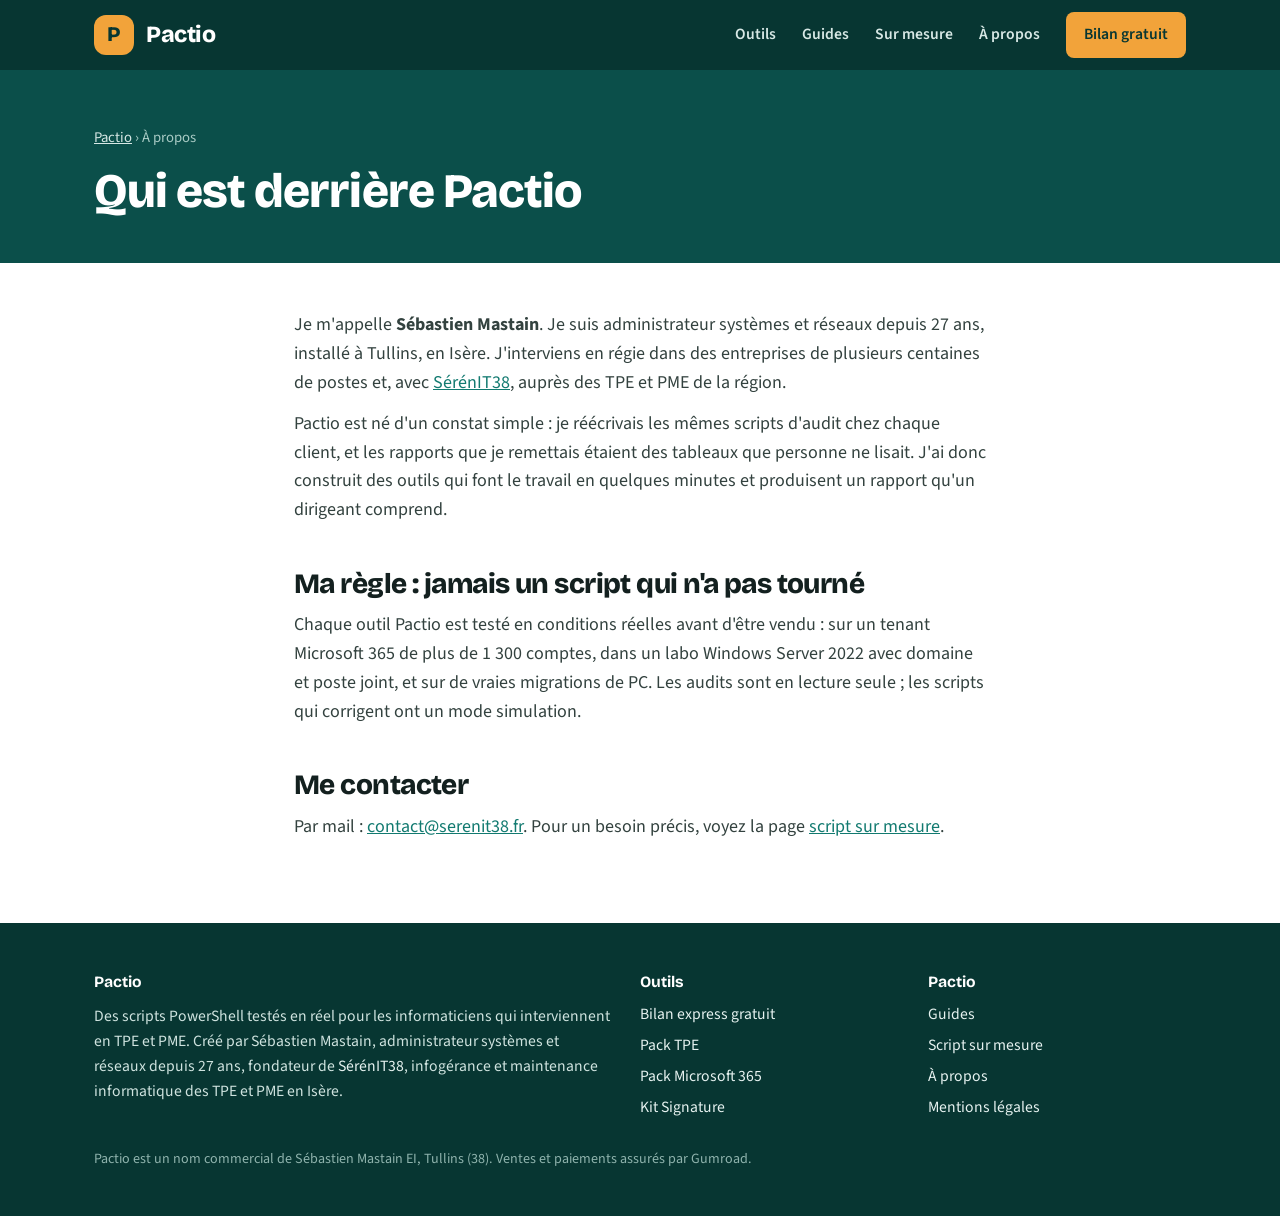
==== a-propos.html @ a2451bf9 "Add files via upload" ====
<!doctype html>
<html lang="fr"><head><meta charset="utf-8"><meta name="viewport" content="width=device-width, initial-scale=1">
<title>À propos de Pactio : Sébastien Mastain, administrateur systèmes et réseaux</title>
<meta name="description" content="Pactio est créé par Sébastien Mastain, administrateur systèmes et réseaux depuis 27 ans à Tullins (Isère), fondateur de SérénIT38.">
<meta name="author" content="Sébastien Mastain">
<link rel="canonical" href="https://www.pactio-it.fr/a-propos.html">
<meta property="og:site_name" content="Pactio"><meta property="og:locale" content="fr_FR">
<meta property="og:title" content="À propos de Pactio : Sébastien Mastain, administrateur systèmes et réseaux"><meta property="og:description" content="Pactio est créé par Sébastien Mastain, administrateur systèmes et réseaux depuis 27 ans à Tullins (Isère), fondateur de SérénIT38.">
<meta property="og:type" content="website"><meta property="og:url" content="https://www.pactio-it.fr/a-propos.html"><meta property="og:image" content="https://www.pactio-it.fr/img/og-pactio.jpg">
<meta name="twitter:card" content="summary_large_image">
<link rel="icon" href="favicon.svg" type="image/svg+xml">
<link rel="preconnect" href="https://fonts.googleapis.com"><link rel="preconnect" href="https://fonts.gstatic.com" crossorigin>
<link rel="stylesheet" href="style.css">
<script type="application/ld+json">{"@context": "https://schema.org", "@type": "AboutPage", "url": "https://www.pactio-it.fr/a-propos.html", "mainEntity": {"@type": "Person", "name": "Sébastien Mastain", "jobTitle": "Administrateur systèmes et réseaux", "url": "https://www.pactio-it.fr/a-propos.html", "worksFor": {"@type": "Organization", "name": "SérénIT38", "url": "https://www.serenit38.fr"}, "address": {"@type": "PostalAddress", "addressLocality": "Tullins", "addressRegion": "Isère", "addressCountry": "FR"}, "knowsAbout": ["PowerShell", "Microsoft 365", "Intune", "Active Directory", "Windows Server", "infogérance TPE PME"], "sameAs": ["https://www.serenit38.fr"]}}</script>
</head><body>
<a class="skip" href="#main">Aller au contenu</a>
<header class="top"><div class="wrap nav"><a class="brand" href="index.html" aria-label="Pactio, accueil"><span class="mark" aria-hidden="true">P</span>Pactio</a>
<nav aria-label="Navigation principale"><a href="index.html#outils">Outils</a><a href="index.html#guides">Guides</a><a href="script-sur-mesure.html">Sur mesure</a><a href="a-propos.html">À propos</a><a class="cta" href="https://pactiofr.gumroad.com/l/bilan-express">Bilan gratuit</a></nav></div></header>
<main id="main"><div class="art-head"><div class="wrap"><div class="crumbs"><a href="index.html">Pactio</a> › À propos</div><h1>Qui est derrière Pactio</h1></div></div>
<article>
<p>Je m'appelle <b>Sébastien Mastain</b>. Je suis administrateur systèmes et réseaux depuis 27 ans, installé à Tullins, en Isère. J'interviens en régie dans des entreprises de plusieurs centaines de postes et, avec <a href="https://www.serenit38.fr">SérénIT38</a>, auprès des TPE et PME de la région.</p>
<p>Pactio est né d'un constat simple : je réécrivais les mêmes scripts d'audit chez chaque client, et les rapports que je remettais étaient des tableaux que personne ne lisait. J'ai donc construit des outils qui font le travail en quelques minutes et produisent un rapport qu'un dirigeant comprend.</p>
<h2>Ma règle : jamais un script qui n'a pas tourné</h2>
<p>Chaque outil Pactio est testé en conditions réelles avant d'être vendu : sur un tenant Microsoft 365 de plus de 1 300 comptes, dans un labo Windows Server 2022 avec domaine et poste joint, et sur de vraies migrations de PC. Les audits sont en lecture seule ; les scripts qui corrigent ont un mode simulation.</p>
<h2>Me contacter</h2>
<p>Par mail : <a href="mailto:contact@serenit38.fr">contact@serenit38.fr</a>. Pour un besoin précis, voyez la page <a href="script-sur-mesure.html">script sur mesure</a>.</p>
</article></main>
<footer><div class="wrap"><div class="f">
<div><b>Pactio</b><p style="margin-top:8px">Des scripts PowerShell testés en réel pour les informaticiens qui interviennent en TPE et PME. Créé par Sébastien Mastain, administrateur systèmes et réseaux depuis 27 ans, fondateur de <a style="display:inline" href="https://www.serenit38.fr">SérénIT38</a>, infogérance et maintenance informatique des TPE et PME en Isère.</p></div>
<div><b>Outils</b><a href="https://pactiofr.gumroad.com/l/bilan-express">Bilan express gratuit</a><a href="https://pactiofr.gumroad.com/l/pack-tpe">Pack TPE</a><a href="https://pactiofr.gumroad.com/l/pack-scripts-m365">Pack Microsoft 365</a><a href="https://pactiofr.gumroad.com/l/kit-signature">Kit Signature</a></div>
<div><b>Pactio</b><a href="index.html#guides">Guides</a><a href="script-sur-mesure.html">Script sur mesure</a><a href="a-propos.html">À propos</a><a href="mentions-legales.html">Mentions légales</a></div>
</div><p class="legal">Pactio est un nom commercial de Sébastien Mastain EI, Tullins (38). Ventes et paiements assurés par Gumroad.</p></div></footer>
</body></html>
---- style.css ----
/* Pactio — feuille de style v2 (26/10/2026)
   Palette : pin #0B4F4A · pin profond #073632 · sarcelle #127A70 · ambre #F2A33A · brume #EEF4F3 · encre #13201F
   Polices : Bricolage Grotesque (titres) · Source Sans 3 (texte) · JetBrains Mono (console uniquement) */
@import url('https://fonts.googleapis.com/css2?family=Bricolage+Grotesque:opsz,wght@12..96,600;12..96,800&family=Source+Sans+3:wght@400;600;700&family=JetBrains+Mono:wght@400;600&display=swap');

:root{
  --pin:#0B4F4A; --pin-d:#073632; --sar:#127A70; --ambre:#F2A33A; --ambre-d:#C97F16;
  --brume:#EEF4F3; --encre:#13201F; --texte:#33423F; --doux:#5E6E6B; --ligne:#D6E2E0; --blanc:#fff;
  --r-s:8px; --r-m:14px; --r-l:26px;
  --titre:'Bricolage Grotesque',system-ui,sans-serif; --corps:'Source Sans 3',system-ui,sans-serif; --mono:'JetBrains Mono',Consolas,monospace;
}
*{box-sizing:border-box;margin:0;padding:0}
html{scroll-behavior:smooth}
body{font-family:var(--corps);font-size:18px;line-height:1.6;color:var(--texte);background:var(--blanc);-webkit-font-smoothing:antialiased}
img{max-width:100%;height:auto;display:block}
a{color:var(--sar)}
a:focus-visible,button:focus-visible{outline:3px solid var(--ambre);outline-offset:3px;border-radius:4px}
h1,h2,h3{font-family:var(--titre);color:var(--encre);line-height:1.08;letter-spacing:-.02em}
h1{font-weight:800;font-size:clamp(2.3rem,5vw,3.9rem)}
h2{font-weight:800;font-size:clamp(1.8rem,3.4vw,2.6rem)}
h3{font-weight:600;font-size:1.3rem;line-height:1.2}
.wrap{max-width:1140px;margin:0 auto;padding:0 24px}
.skip{position:absolute;left:-999px}.skip:focus{left:12px;top:12px;background:#fff;padding:8px 12px;z-index:10}

/* En-tête */
.top{background:var(--pin-d);color:#fff;position:sticky;top:0;z-index:5}
.nav{display:flex;align-items:center;justify-content:space-between;height:70px}
.brand{display:flex;align-items:center;gap:12px;color:#fff;text-decoration:none;font-family:var(--titre);font-weight:800;font-size:1.45rem;letter-spacing:-.02em}
.mark{width:40px;height:40px;border-radius:12px;background:var(--ambre);color:var(--pin-d);display:grid;place-items:center;font-size:1.3rem}
.nav nav{display:flex;align-items:center;gap:26px}
.nav nav a{color:#d7e8e5;text-decoration:none;font-weight:600;font-size:.98rem}
.nav nav a:hover{color:#fff}
.nav nav a.cta{background:var(--ambre);color:var(--pin-d);padding:10px 18px;border-radius:var(--r-s)}
.nav nav a.cta:hover{background:#ffb950}

/* Héros */
.hero{background:var(--pin);color:#fff;padding:72px 0 0;overflow:hidden}
.hero-grid{display:grid;grid-template-columns:1.05fr .95fr;gap:48px;align-items:end}
.hero h1{color:#fff}
.hero .lead{font-size:1.25rem;color:#cfe3df;max-width:34ch;margin:22px 0 30px}
.btns{display:flex;gap:14px;flex-wrap:wrap}
.btn{display:inline-block;padding:14px 24px;border-radius:var(--r-s);font-weight:700;text-decoration:none;font-size:1.02rem}
.btn-a{background:var(--ambre);color:var(--pin-d)}.btn-a:hover{background:#ffb950}
.btn-l{color:#fff;border:2px solid rgba(255,255,255,.35)}.btn-l:hover{border-color:#fff}
.btn-p{background:var(--pin);color:#fff}.btn-p:hover{background:var(--pin-d)}
.hero-note{margin:26px 0 64px;color:#9fc4be;font-size:.98rem}
.hero-note b{color:#fff}

/* Objet signature du héros : la console qui produit le rapport */
.demo{position:relative;height:470px}
.console{position:absolute;left:0;top:10px;width:78%;background:#0a1412;border-radius:var(--r-m);box-shadow:0 30px 60px rgba(0,0,0,.35);font-family:var(--mono);font-size:.82rem;line-height:1.7;color:#cfe;overflow:hidden}
.console .bar{background:#1b2725;color:#8fa9a4;font-family:var(--corps);font-size:.82rem;padding:8px 14px}
.console pre{padding:16px 18px;white-space:pre-wrap;font-family:var(--mono)}
.c-g{color:#58d68d}.c-c{color:#5fd3dd}.c-w{color:#fff}.c-d{color:#6f8a85}
.report{position:absolute;right:0;bottom:-6px;width:78%;background:#fff;color:var(--encre);border-radius:var(--r-m) var(--r-m) 0 0;padding:22px 22px 26px;box-shadow:0 -10px 50px rgba(0,0,0,.25)}
.report .rt{font-family:var(--titre);font-weight:800;color:var(--pin);font-size:1.05rem}
.report .rs{color:var(--doux);font-size:.85rem;margin-bottom:14px}
.report .row{display:flex;gap:16px;align-items:center}
.ring{width:96px;height:96px;flex:none}
.report ul{list-style:none;font-size:.9rem;flex:1}
.report li{padding:6px 0;border-bottom:1px solid var(--ligne);display:flex;gap:8px;align-items:baseline}
.report li:last-child{border:0}
.tag{font-size:.72rem;font-weight:700;padding:1px 7px;border-radius:20px;white-space:nowrap}
.t-i{background:#FDEBD0;color:#9a5b05}.t-c{background:#E6EFEE;color:var(--pin)}

/* Sections */
section{padding:84px 0}
.mist{background:var(--brume)}
.intro{max-width:62ch;color:var(--doux);font-size:1.12rem;margin:14px 0 40px}

/* Produits : le gratuit en grand, les packs en dessous */
.free{display:grid;grid-template-columns:1.1fr 1fr;gap:40px;align-items:center;background:#fff;border:2px solid var(--ambre);border-radius:var(--r-l);padding:34px;margin-bottom:28px}
.free img{border-radius:var(--r-m)}
.price{font-family:var(--titre);font-weight:800;font-size:1.6rem;color:var(--pin);margin:14px 0 16px}
.price small{font-family:var(--corps);font-weight:600;font-size:.95rem;color:var(--doux)}
.packs{display:grid;grid-template-columns:repeat(3,1fr);gap:22px}
.pack{background:#fff;border:1px solid var(--ligne);border-radius:var(--r-m);overflow:hidden;display:flex;flex-direction:column}
.pack img{aspect-ratio:16/9;object-fit:cover}
.pack .in{padding:22px;display:flex;flex-direction:column;flex:1}
.pack p{color:var(--doux);font-size:1rem}
.pack ul{margin:12px 0 0 18px;color:var(--texte);font-size:.98rem}
.pack .foot{margin-top:auto;padding-top:18px;display:flex;align-items:center;justify-content:space-between}
.pack .price{margin:0;font-size:1.45rem}
.kit-visual{aspect-ratio:16/9;background:var(--pin);display:grid;place-items:center;color:#fff;font-family:var(--titre);font-weight:800;font-size:1.5rem;padding:20px;text-align:center}
.kit-visual span{display:block;font-family:var(--corps);font-weight:600;font-size:.95rem;color:#bfe0da;margin-top:6px}

/* Méthode : vraie séquence */
.steps{display:grid;grid-template-columns:repeat(3,1fr);gap:34px;counter-reset:s}
.steps li{list-style:none;counter-increment:s}
.steps li::before{content:counter(s);display:grid;place-items:center;width:44px;height:44px;border-radius:50%;background:var(--pin);color:#fff;font-family:var(--titre);font-weight:800;margin-bottom:14px}
.steps h3{margin-bottom:6px}
.steps p{color:var(--doux)}

/* Preuves */
.proof{display:grid;grid-template-columns:repeat(3,1fr);gap:0;border-top:1px solid var(--ligne)}
.proof div{padding:26px 26px 26px 0}
.proof b{display:block;font-family:var(--titre);font-size:1.25rem;color:var(--encre);margin-bottom:4px}
.proof p{color:var(--doux);font-size:1rem}

/* Guides */
.guides{border-top:1px solid var(--ligne)}
.guides a{display:grid;grid-template-columns:1fr auto;gap:20px;align-items:center;padding:22px 0;border-bottom:1px solid var(--ligne);text-decoration:none;color:var(--encre)}
.guides a:hover h3{color:var(--sar)}
.guides p{color:var(--doux);font-size:1rem;margin-top:4px}
.guides .rd{color:var(--sar);font-weight:700;white-space:nowrap}

/* Bandeau sur mesure */
.band{background:var(--pin-d);color:#fff;border-radius:var(--r-l);padding:46px;display:grid;grid-template-columns:1.4fr 1fr;gap:30px;align-items:center}
.band h2{color:#fff}.band p{color:#cfe3df;margin-top:12px}

/* FAQ */
.faq details{border-bottom:1px solid var(--ligne);padding:18px 0}
.faq summary{cursor:pointer;font-family:var(--titre);font-weight:600;font-size:1.15rem;color:var(--encre);list-style:none;display:flex;justify-content:space-between;gap:16px}
.faq summary::after{content:"+";color:var(--sar);font-size:1.4rem;line-height:1}
.faq details[open] summary::after{content:"–"}
.faq details p{margin-top:10px;color:var(--texte);max-width:70ch}

/* Articles */
.art-head{background:var(--pin);color:#fff;padding:56px 0 46px}
.art-head h1{color:#fff;font-size:clamp(2rem,4vw,3rem);max-width:22ch}
.crumbs{font-size:.92rem;color:#a9cbc5;margin-bottom:16px}.crumbs a{color:#d7e8e5}
.byline{display:flex;gap:14px;align-items:center;margin-top:22px;color:#cfe3df;font-size:.98rem}
.byline .av{width:42px;height:42px;border-radius:50%;background:var(--ambre);color:var(--pin-d);display:grid;place-items:center;font-family:var(--titre);font-weight:800}
article{max-width:740px;margin:0 auto;padding:48px 24px 70px}
article h2{font-size:1.75rem;margin:44px 0 12px}
article h3{margin:26px 0 8px}
article p,article li{margin-bottom:12px}
article ul,article ol{padding-left:22px}
.tldr{background:var(--brume);border-radius:var(--r-m);padding:22px 24px;margin-bottom:34px}
.tldr b{display:block;font-family:var(--titre);color:var(--pin);margin-bottom:6px}
.tldr p{margin:0}
article table{width:100%;border-collapse:collapse;margin:16px 0 24px;font-size:1rem}
article th,article td{border-bottom:1px solid var(--ligne);padding:10px 8px;text-align:left;vertical-align:top}
article th{font-family:var(--titre);font-weight:600;color:var(--encre);background:var(--brume)}
pre{background:#0a1412;color:#d9f2ee;padding:18px;border-radius:var(--r-m);overflow-x:auto;margin:14px 0 22px;font-family:var(--mono);font-size:.85rem;line-height:1.6}
code{font-family:var(--mono);font-size:.88em;background:var(--brume);padding:1px 5px;border-radius:5px}
pre code{background:none;padding:0;font-size:1em}
.note{border-left:4px solid var(--ambre);background:#FFF6E8;padding:16px 20px;border-radius:0 var(--r-s) var(--r-s) 0;margin:24px 0}
.cta-box{background:var(--pin-d);color:#fff;border-radius:var(--r-m);padding:26px;margin-top:40px}
.cta-box p{color:#cfe3df}.cta-box .btn{margin-top:10px}
.author{display:flex;gap:16px;border-top:1px solid var(--ligne);margin-top:44px;padding-top:24px}
.author .av{width:54px;height:54px;flex:none;border-radius:50%;background:var(--pin);color:#fff;display:grid;place-items:center;font-family:var(--titre);font-weight:800;font-size:1.2rem}
.author p{font-size:1rem;color:var(--doux);margin:0}

/* Pied */
footer{background:var(--pin-d);color:#cfe3df;padding:46px 0;font-size:.98rem}
footer .f{display:grid;grid-template-columns:2fr 1fr 1fr;gap:30px}
footer b{color:#fff;font-family:var(--titre)}
footer a{color:#e6f2f0;text-decoration:none;display:block;margin-top:6px}
footer a:hover{text-decoration:underline}
footer .legal{margin-top:28px;font-size:.88rem;color:#8fb3ad}

@media (max-width:900px){
  .hero-grid,.free,.band{grid-template-columns:1fr}
  .demo{height:420px}
  .packs,.steps,.proof{grid-template-columns:1fr}
  footer .f{grid-template-columns:1fr}
  .nav nav a:not(.cta){display:none}
}
@media (max-width:520px){
  body{font-size:17px}
  .console{width:100%}.report{width:92%}
  .free{padding:22px}.band{padding:28px}
  section{padding:60px 0}
}
@media (prefers-reduced-motion:reduce){html{scroll-behavior:auto}}
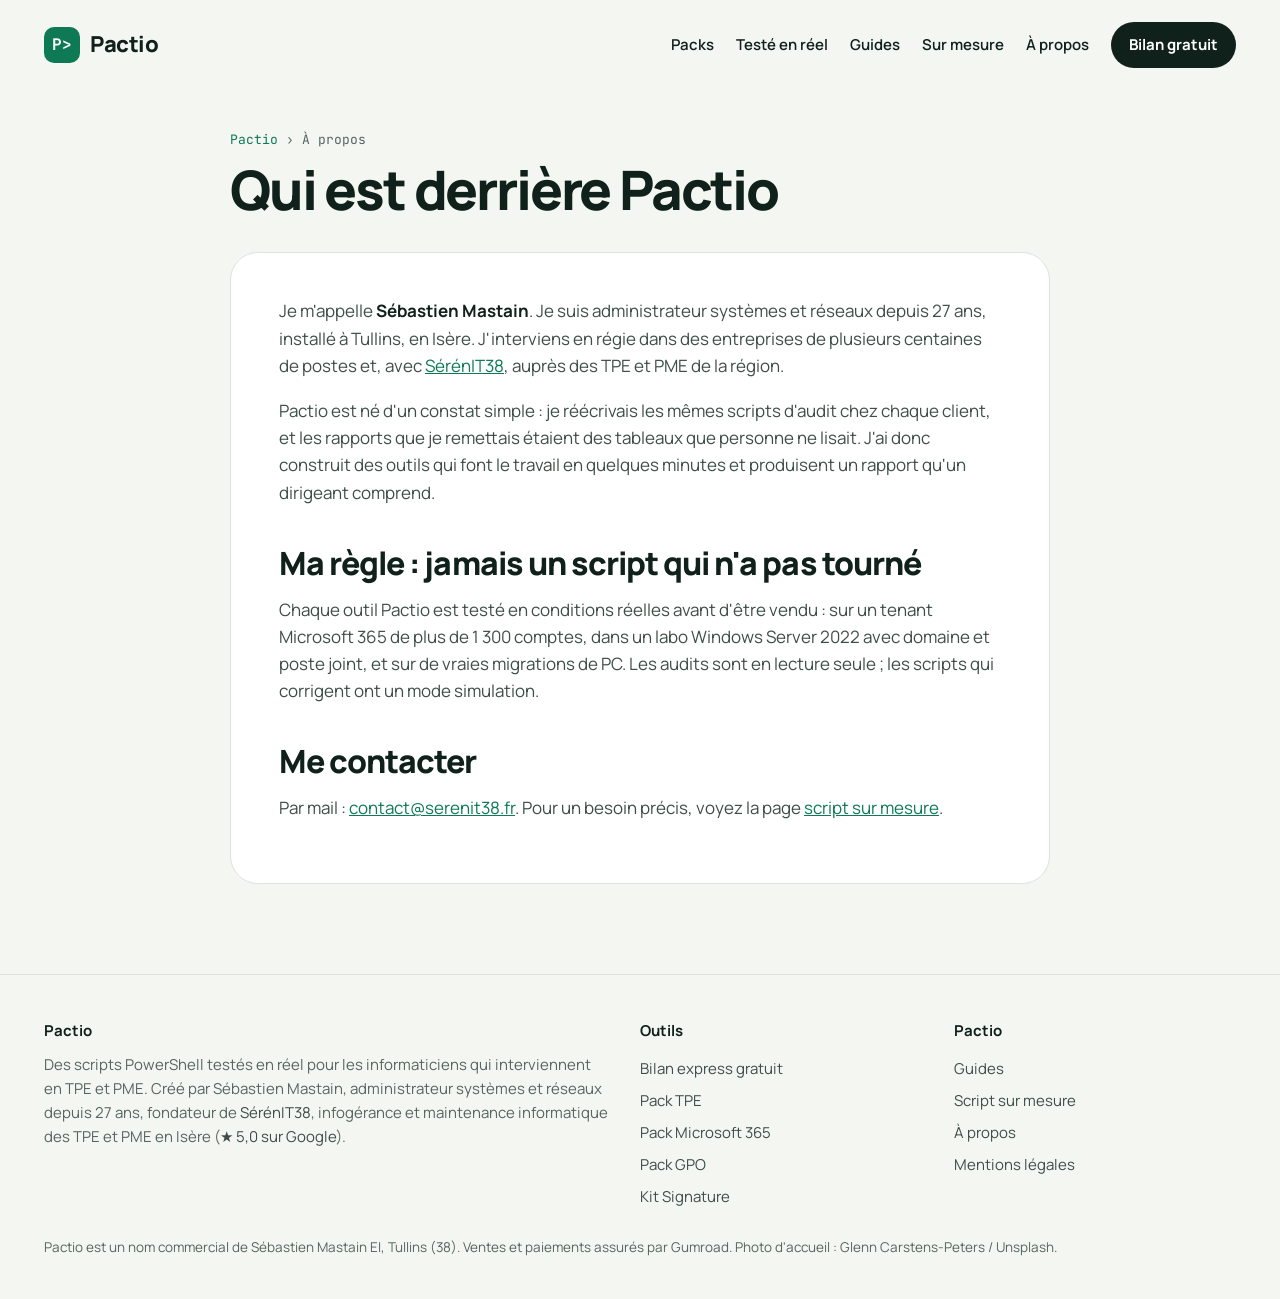
==== commit 4b5eec44: "Refonte du site Pactio (accueil clair animé, nouveau style, Pack GPO)" ====
--- a/a-propos.html
+++ b/a-propos.html
@@ -10,12 +10,12 @@
 <meta name="twitter:card" content="summary_large_image">
 <link rel="icon" href="favicon.svg" type="image/svg+xml">
 <link rel="preconnect" href="https://fonts.googleapis.com"><link rel="preconnect" href="https://fonts.gstatic.com" crossorigin>
-<link rel="stylesheet" href="style.css">
+<link rel="stylesheet" href="style.css?v=4">
 <script type="application/ld+json">{"@context": "https://schema.org", "@type": "AboutPage", "url": "https://www.pactio-it.fr/a-propos.html", "mainEntity": {"@type": "Person", "name": "Sébastien Mastain", "jobTitle": "Administrateur systèmes et réseaux", "url": "https://www.pactio-it.fr/a-propos.html", "worksFor": {"@type": "Organization", "name": "SérénIT38", "url": "https://www.serenit38.fr"}, "address": {"@type": "PostalAddress", "addressLocality": "Tullins", "addressRegion": "Isère", "addressCountry": "FR"}, "knowsAbout": ["PowerShell", "Microsoft 365", "Intune", "Active Directory", "Windows Server", "infogérance TPE PME"], "sameAs": ["https://www.serenit38.fr"]}}</script>
 </head><body>
 <a class="skip" href="#main">Aller au contenu</a>
-<header class="top"><div class="wrap nav"><a class="brand" href="index.html" aria-label="Pactio, accueil"><span class="mark" aria-hidden="true">P</span>Pactio</a>
-<nav aria-label="Navigation principale"><a href="index.html#outils">Outils</a><a href="index.html#guides">Guides</a><a href="script-sur-mesure.html">Sur mesure</a><a href="a-propos.html">À propos</a><a class="cta" href="https://pactiofr.gumroad.com/l/bilan-express">Bilan gratuit</a></nav></div></header>
+<header class="top"><div class="wrap nav"><a class="brand" href="index.html" aria-label="Pactio, accueil"><span class="mark" aria-hidden="true">P&gt;</span>Pactio</a>
+<nav aria-label="Navigation principale"><a href="index.html#outils">Packs</a><a href="index.html#tests">Testé en réel</a><a href="index.html#guides">Guides</a><a href="script-sur-mesure.html">Sur mesure</a><a href="a-propos.html">À propos</a><a class="cta" href="https://pactiofr.gumroad.com/l/bilan-express">Bilan gratuit</a></nav></div></header>
 <main id="main"><div class="art-head"><div class="wrap"><div class="crumbs"><a href="index.html">Pactio</a> › À propos</div><h1>Qui est derrière Pactio</h1></div></div>
 <article>
 <p>Je m'appelle <b>Sébastien Mastain</b>. Je suis administrateur systèmes et réseaux depuis 27 ans, installé à Tullins, en Isère. J'interviens en régie dans des entreprises de plusieurs centaines de postes et, avec <a href="https://www.serenit38.fr">SérénIT38</a>, auprès des TPE et PME de la région.</p>
@@ -26,8 +26,8 @@
 <p>Par mail : <a href="mailto:contact@serenit38.fr">contact@serenit38.fr</a>. Pour un besoin précis, voyez la page <a href="script-sur-mesure.html">script sur mesure</a>.</p>
 </article></main>
 <footer><div class="wrap"><div class="f">
-<div><b>Pactio</b><p style="margin-top:8px">Des scripts PowerShell testés en réel pour les informaticiens qui interviennent en TPE et PME. Créé par Sébastien Mastain, administrateur systèmes et réseaux depuis 27 ans, fondateur de <a style="display:inline" href="https://www.serenit38.fr">SérénIT38</a>, infogérance et maintenance informatique des TPE et PME en Isère.</p></div>
-<div><b>Outils</b><a href="https://pactiofr.gumroad.com/l/bilan-express">Bilan express gratuit</a><a href="https://pactiofr.gumroad.com/l/pack-tpe">Pack TPE</a><a href="https://pactiofr.gumroad.com/l/pack-scripts-m365">Pack Microsoft 365</a><a href="https://pactiofr.gumroad.com/l/kit-signature">Kit Signature</a></div>
+<div><b>Pactio</b><p>Des scripts PowerShell testés en réel pour les informaticiens qui interviennent en TPE et PME. Créé par Sébastien Mastain, administrateur systèmes et réseaux depuis 27 ans, fondateur de <a style="display:inline" href="https://www.serenit38.fr" target="_blank" rel="noopener">SérénIT38</a>, infogérance et maintenance informatique des TPE et PME en Isère (<a style="display:inline" href="https://g.page/r/CY71vqANLK-BEBM" target="_blank" rel="noopener">★ 5,0 sur Google</a>).</p></div>
+<div><b>Outils</b><a href="https://pactiofr.gumroad.com/l/bilan-express">Bilan express gratuit</a><a href="https://pactiofr.gumroad.com/l/pack-tpe">Pack TPE</a><a href="https://pactiofr.gumroad.com/l/pack-scripts-m365">Pack Microsoft 365</a><a href="https://pactiofr.gumroad.com/l/pack-gpo">Pack GPO</a><a href="https://pactiofr.gumroad.com/l/kit-signature">Kit Signature</a></div>
 <div><b>Pactio</b><a href="index.html#guides">Guides</a><a href="script-sur-mesure.html">Script sur mesure</a><a href="a-propos.html">À propos</a><a href="mentions-legales.html">Mentions légales</a></div>
-</div><p class="legal">Pactio est un nom commercial de Sébastien Mastain EI, Tullins (38). Ventes et paiements assurés par Gumroad.</p></div></footer>
+</div><p class="legal">Pactio est un nom commercial de Sébastien Mastain EI, Tullins (38). Ventes et paiements assurés par Gumroad. Photo d'accueil : Glenn Carstens-Peters / Unsplash.</p></div></footer>
 </body></html>
--- a/style.css
+++ b/style.css
@@ -1,166 +1,159 @@
-/* Pactio — feuille de style v2 (26/10/2026)
-   Palette : pin #0B4F4A · pin profond #073632 · sarcelle #127A70 · ambre #F2A33A · brume #EEF4F3 · encre #13201F
-   Polices : Bricolage Grotesque (titres) · Source Sans 3 (texte) · JetBrains Mono (console uniquement) */
-@import url('https://fonts.googleapis.com/css2?family=Bricolage+Grotesque:opsz,wght@12..96,600;12..96,800&family=Source+Sans+3:wght@400;600;700&family=JetBrains+Mono:wght@400;600&display=swap');
+/* Pactio — feuille de style v4 (02/11/2026) — refonte claire
+   Palette : fond #F4F6F1 · encre #10201A · vert #0E7A55 · vert clair #5EE0A3 · menthe #E3F4EA
+   Polices : Manrope (texte et titres) · JetBrains Mono (console, étiquettes) */
+@import url('https://fonts.googleapis.com/css2?family=JetBrains+Mono:wght@400;500;700&family=Manrope:wght@400;500;600;700;800&display=swap');
 
 :root{
-  --pin:#0B4F4A; --pin-d:#073632; --sar:#127A70; --ambre:#F2A33A; --ambre-d:#C97F16;
-  --brume:#EEF4F3; --encre:#13201F; --texte:#33423F; --doux:#5E6E6B; --ligne:#D6E2E0; --blanc:#fff;
-  --r-s:8px; --r-m:14px; --r-l:26px;
-  --titre:'Bricolage Grotesque',system-ui,sans-serif; --corps:'Source Sans 3',system-ui,sans-serif; --mono:'JetBrains Mono',Consolas,monospace;
+  --fond:#F4F6F1; --encre:#10201A; --texte:#3E4E47; --doux:#56655E; --ligne:#DDE3DA;
+  --vert:#0E7A55; --vert-f:#0A3D2C; --vert-c:#5EE0A3; --menthe:#E3F4EA; --menthe-c:#EEF7F2;
+  --ambre:#9A4A06; --ambre-f:#FFF4E2;
+  --mono:'JetBrains Mono',Consolas,monospace; --corps:'Manrope',system-ui,sans-serif;
 }
-*{box-sizing:border-box;margin:0;padding:0}
+*{box-sizing:border-box}
 html{scroll-behavior:smooth}
-body{font-family:var(--corps);font-size:18px;line-height:1.6;color:var(--texte);background:var(--blanc);-webkit-font-smoothing:antialiased}
-img{max-width:100%;height:auto;display:block}
-a{color:var(--sar)}
-a:focus-visible,button:focus-visible{outline:3px solid var(--ambre);outline-offset:3px;border-radius:4px}
-h1,h2,h3{font-family:var(--titre);color:var(--encre);line-height:1.08;letter-spacing:-.02em}
-h1{font-weight:800;font-size:clamp(2.3rem,5vw,3.9rem)}
-h2{font-weight:800;font-size:clamp(1.8rem,3.4vw,2.6rem)}
-h3{font-weight:600;font-size:1.3rem;line-height:1.2}
-.wrap{max-width:1140px;margin:0 auto;padding:0 24px}
-.skip{position:absolute;left:-999px}.skip:focus{left:12px;top:12px;background:#fff;padding:8px 12px;z-index:10}
+body{margin:0;font-family:var(--corps);font-size:17px;line-height:1.6;color:var(--encre);background:var(--fond);-webkit-font-smoothing:antialiased;overflow-x:hidden}
+img{max-width:100%;height:auto}
+a{color:var(--vert)} a:hover{color:var(--vert-f)}
+a:focus-visible,button:focus-visible,summary:focus-visible{outline:3px solid var(--vert-c);outline-offset:3px;border-radius:6px}
+.skip{position:absolute;left:-999px;top:8px;background:#fff;padding:8px 14px;border-radius:8px;z-index:10}
+.skip:focus{left:8px}
+.wrap{max-width:1240px;margin:0 auto;padding:0 24px}
 
 /* En-tête */
-.top{background:var(--pin-d);color:#fff;position:sticky;top:0;z-index:5}
-.nav{display:flex;align-items:center;justify-content:space-between;height:70px}
-.brand{display:flex;align-items:center;gap:12px;color:#fff;text-decoration:none;font-family:var(--titre);font-weight:800;font-size:1.45rem;letter-spacing:-.02em}
-.mark{width:40px;height:40px;border-radius:12px;background:var(--ambre);color:var(--pin-d);display:grid;place-items:center;font-size:1.3rem}
-.nav nav{display:flex;align-items:center;gap:26px}
-.nav nav a{color:#d7e8e5;text-decoration:none;font-weight:600;font-size:.98rem}
-.nav nav a:hover{color:#fff}
-.nav nav a.cta{background:var(--ambre);color:var(--pin-d);padding:10px 18px;border-radius:var(--r-s)}
-.nav nav a.cta:hover{background:#ffb950}
+.top{background:var(--fond)}
+.nav{display:flex;flex-wrap:wrap;align-items:center;justify-content:space-between;gap:16px;padding-top:22px;padding-bottom:22px}
+.brand{display:flex;align-items:center;gap:10px;text-decoration:none;color:var(--encre);font-weight:800;font-size:22px;letter-spacing:-.02em}
+.brand:hover{color:var(--encre)}
+.mark{width:36px;height:36px;border-radius:10px;background:var(--vert);color:#fff;display:flex;align-items:center;justify-content:center;font-family:var(--mono);font-weight:700;font-size:16px;letter-spacing:0}
+.nav nav{display:flex;flex-wrap:wrap;align-items:center;gap:22px;font-size:15px;font-weight:600}
+.nav nav a{color:var(--encre);text-decoration:none}
+.nav nav a:hover{color:var(--vert)}
+.nav nav a.cta{background:var(--encre);color:#fff;padding:11px 18px;border-radius:999px;font-weight:700}
+.nav nav a.cta:hover{background:var(--vert);color:#fff}
 
-/* Héros */
-.hero{background:var(--pin);color:#fff;padding:72px 0 0;overflow:hidden}
-.hero-grid{display:grid;grid-template-columns:1.05fr .95fr;gap:48px;align-items:end}
-.hero h1{color:#fff}
-.hero .lead{font-size:1.25rem;color:#cfe3df;max-width:34ch;margin:22px 0 30px}
-.btns{display:flex;gap:14px;flex-wrap:wrap}
-.btn{display:inline-block;padding:14px 24px;border-radius:var(--r-s);font-weight:700;text-decoration:none;font-size:1.02rem}
-.btn-a{background:var(--ambre);color:var(--pin-d)}.btn-a:hover{background:#ffb950}
-.btn-l{color:#fff;border:2px solid rgba(255,255,255,.35)}.btn-l:hover{border-color:#fff}
-.btn-p{background:var(--pin);color:#fff}.btn-p:hover{background:var(--pin-d)}
-.hero-note{margin:26px 0 64px;color:#9fc4be;font-size:.98rem}
-.hero-note b{color:#fff}
+/* Boutons */
+.btn{display:inline-block;text-decoration:none;font-weight:700;border-radius:999px;padding:15px 24px;transition:transform .2s,background .2s}
+.btn:hover{transform:translateY(-2px)}
+.btn-a{background:var(--vert);color:#fff} .btn-a:hover{color:#fff;background:var(--vert-f)}
+.btn-l{border:1.5px solid var(--encre);color:var(--encre)} .btn-l:hover{color:var(--encre);background:#fff}
 
-/* Objet signature du héros : la console qui produit le rapport */
-.demo{position:relative;height:470px}
-.console{position:absolute;left:0;top:10px;width:78%;background:#0a1412;border-radius:var(--r-m);box-shadow:0 30px 60px rgba(0,0,0,.35);font-family:var(--mono);font-size:.82rem;line-height:1.7;color:#cfe;overflow:hidden}
-.console .bar{background:#1b2725;color:#8fa9a4;font-family:var(--corps);font-size:.82rem;padding:8px 14px}
-.console pre{padding:16px 18px;white-space:pre-wrap;font-family:var(--mono)}
-.c-g{color:#58d68d}.c-c{color:#5fd3dd}.c-w{color:#fff}.c-d{color:#6f8a85}
-.report{position:absolute;right:0;bottom:-6px;width:78%;background:#fff;color:var(--encre);border-radius:var(--r-m) var(--r-m) 0 0;padding:22px 22px 26px;box-shadow:0 -10px 50px rgba(0,0,0,.25)}
-.report .rt{font-family:var(--titre);font-weight:800;color:var(--pin);font-size:1.05rem}
-.report .rs{color:var(--doux);font-size:.85rem;margin-bottom:14px}
-.report .row{display:flex;gap:16px;align-items:center}
-.ring{width:96px;height:96px;flex:none}
-.report ul{list-style:none;font-size:.9rem;flex:1}
-.report li{padding:6px 0;border-bottom:1px solid var(--ligne);display:flex;gap:8px;align-items:baseline}
-.report li:last-child{border:0}
-.tag{font-size:.72rem;font-weight:700;padding:1px 7px;border-radius:20px;white-space:nowrap}
-.t-i{background:#FDEBD0;color:#9a5b05}.t-c{background:#E6EFEE;color:var(--pin)}
+/* Pages intérieures */
+.art-head{padding:40px 0 34px}
+.art-head .wrap{max-width:868px}
+.art-head h1{margin:10px 0 0;font-size:clamp(2rem,4.6vw,3.4rem);line-height:1.06;letter-spacing:-.04em;font-weight:800;max-width:900px}
+.crumbs{font-family:var(--mono);font-size:13px;color:var(--doux)}
+.crumbs a{color:var(--vert);text-decoration:none}
+.byline{margin-top:14px;font-size:15px;color:var(--doux)}
+article{max-width:820px;margin:0 auto 90px;padding:44px 48px;background:#fff;border:1.5px solid var(--ligne);border-radius:28px;color:var(--texte)}
+article p{margin:0 0 18px}
+article h2{margin:40px 0 14px;color:var(--encre);font-size:clamp(1.5rem,3vw,2rem);line-height:1.12;letter-spacing:-.03em;font-weight:800}
+article h2:first-child{margin-top:0}
+article h3{margin:28px 0 10px;color:var(--encre);font-size:1.25rem;font-weight:800}
+article ul,article ol{margin:0 0 18px;padding-left:22px}
+article li{margin-bottom:6px}
+article b,article strong{color:var(--encre)}
+article code{font-family:var(--mono);font-size:.88em;background:var(--menthe-c);color:var(--vert-f);padding:2px 6px;border-radius:6px}
+article pre{font-family:var(--mono);font-size:14px;background:var(--encre);color:#CFE2D8;padding:18px 20px;border-radius:14px;overflow-x:auto;margin:0 0 18px}
+article pre code{background:none;color:inherit;padding:0}
+article table{width:100%;border-collapse:collapse;margin:0 0 22px;font-size:15.5px;display:block;overflow-x:auto}
+article th{text-align:left;background:var(--menthe-c);color:var(--encre);font-weight:800}
+article th,article td{padding:12px 14px;border-bottom:1px solid var(--ligne);vertical-align:top}
+article img{border-radius:16px}
+.tldr{background:var(--menthe);border-radius:18px;padding:22px 24px;margin:0 0 30px;color:var(--vert-f)}
+.tldr b{display:block;font-family:var(--mono);font-size:13px;letter-spacing:.04em;text-transform:uppercase;margin-bottom:6px;color:var(--vert)}
+.tldr p{margin:0}
+.note{background:var(--ambre-f);border-radius:16px;padding:18px 22px;margin:0 0 22px;color:#5A3A12}
+.note b{color:var(--ambre)}
+.faq{border-top:1px solid var(--ligne);margin:0 0 26px}
+.faq details{border-bottom:1px solid var(--ligne);padding:16px 0}
+.faq summary{cursor:pointer;list-style:none;font-weight:700;color:var(--encre);display:flex;justify-content:space-between;gap:14px}
+.faq summary::-webkit-details-marker{display:none}
+.faq summary::after{content:"+";color:var(--vert);font-size:22px;line-height:1;transition:transform .2s}
+.faq details[open] summary::after{transform:rotate(45deg)}
+.faq details p{margin:10px 0 0}
+.cta-box{background:var(--encre);color:#C9DDD3;border-radius:22px;padding:28px 30px;margin:30px 0}
+.cta-box p{margin:0 0 16px}
+.cta-box b{color:#fff}
+.cta-box code{background:#22382F;color:var(--vert-c)}
+.cta-box a:not(.btn){color:var(--vert-c)}
+.cta-box .btn-a{background:var(--vert-c);color:var(--encre)}
+.cta-box .btn-l{border-color:#6FA88E;color:#fff}
+.cta-box .btn{margin:4px 8px 4px 0}
+.author{border-top:1px solid var(--ligne);padding-top:20px;margin-top:30px;font-size:15.5px;color:var(--doux)}
+.author p{margin:0}
+form{display:grid;gap:14px}
+label{font-weight:700;color:var(--encre);font-size:15px}
+input,textarea,select{font:inherit;width:100%;padding:12px 14px;border:1.5px solid var(--ligne);border-radius:12px;background:#fff}
+input:focus,textarea:focus,select:focus{outline:3px solid var(--menthe);border-color:var(--vert)}
 
-/* Sections */
-section{padding:84px 0}
-.mist{background:var(--brume)}
-.intro{max-width:62ch;color:var(--doux);font-size:1.12rem;margin:14px 0 40px}
+/* Pied de page */
+footer{border-top:1px solid var(--ligne);margin-top:20px}
+footer .f{display:grid;grid-template-columns:2fr 1fr 1fr;gap:32px;padding:44px 0 24px;font-size:15px;color:var(--doux)}
+footer .f b{display:block;color:var(--encre);margin-bottom:10px}
+footer .f a{display:block;color:var(--texte);text-decoration:none;padding:4px 0}
+footer .f a:hover{color:var(--vert)}
+footer .f p{margin:0}
+footer .legal{font-size:13.5px;color:var(--doux);padding:0 0 40px;margin:0}
+@media (max-width:760px){footer .f{grid-template-columns:1fr}}
 
-/* Produits : le gratuit en grand, les packs en dessous */
-.free{display:grid;grid-template-columns:1.1fr 1fr;gap:40px;align-items:center;background:#fff;border:2px solid var(--ambre);border-radius:var(--r-l);padding:34px;margin-bottom:28px}
-.free img{border-radius:var(--r-m)}
-.price{font-family:var(--titre);font-weight:800;font-size:1.6rem;color:var(--pin);margin:14px 0 16px}
-.price small{font-family:var(--corps);font-weight:600;font-size:.95rem;color:var(--doux)}
-.packs{display:grid;grid-template-columns:repeat(3,1fr);gap:22px}
-.pack{background:#fff;border:1px solid var(--ligne);border-radius:var(--r-m);overflow:hidden;display:flex;flex-direction:column}
-.pack img{aspect-ratio:16/9;object-fit:cover}
-.pack .in{padding:22px;display:flex;flex-direction:column;flex:1}
-.pack p{color:var(--doux);font-size:1rem}
-.pack ul{margin:12px 0 0 18px;color:var(--texte);font-size:.98rem}
-.pack .foot{margin-top:auto;padding-top:18px;display:flex;align-items:center;justify-content:space-between}
-.pack .price{margin:0;font-size:1.45rem}
-.kit-visual{aspect-ratio:16/9;background:var(--pin);display:grid;place-items:center;color:#fff;font-family:var(--titre);font-weight:800;font-size:1.5rem;padding:20px;text-align:center}
-.kit-visual span{display:block;font-family:var(--corps);font-weight:600;font-size:.95rem;color:#bfe0da;margin-top:6px}
-
-/* Méthode : vraie séquence */
-.steps{display:grid;grid-template-columns:repeat(3,1fr);gap:34px;counter-reset:s}
-.steps li{list-style:none;counter-increment:s}
-.steps li::before{content:counter(s);display:grid;place-items:center;width:44px;height:44px;border-radius:50%;background:var(--pin);color:#fff;font-family:var(--titre);font-weight:800;margin-bottom:14px}
-.steps h3{margin-bottom:6px}
-.steps p{color:var(--doux)}
-
-/* Preuves */
-.proof{display:grid;grid-template-columns:repeat(3,1fr);gap:0;border-top:1px solid var(--ligne)}
-.proof div{padding:26px 26px 26px 0}
-.proof b{display:block;font-family:var(--titre);font-size:1.25rem;color:var(--encre);margin-bottom:4px}
-.proof p{color:var(--doux);font-size:1rem}
-
-/* Guides */
-.guides{border-top:1px solid var(--ligne)}
-.guides a{display:grid;grid-template-columns:1fr auto;gap:20px;align-items:center;padding:22px 0;border-bottom:1px solid var(--ligne);text-decoration:none;color:var(--encre)}
-.guides a:hover h3{color:var(--sar)}
-.guides p{color:var(--doux);font-size:1rem;margin-top:4px}
-.guides .rd{color:var(--sar);font-weight:700;white-space:nowrap}
-
-/* Bandeau sur mesure */
-.band{background:var(--pin-d);color:#fff;border-radius:var(--r-l);padding:46px;display:grid;grid-template-columns:1.4fr 1fr;gap:30px;align-items:center}
-.band h2{color:#fff}.band p{color:#cfe3df;margin-top:12px}
-
-/* FAQ */
-.faq details{border-bottom:1px solid var(--ligne);padding:18px 0}
-.faq summary{cursor:pointer;font-family:var(--titre);font-weight:600;font-size:1.15rem;color:var(--encre);list-style:none;display:flex;justify-content:space-between;gap:16px}
-.faq summary::after{content:"+";color:var(--sar);font-size:1.4rem;line-height:1}
-.faq details[open] summary::after{content:"–"}
-.faq details p{margin-top:10px;color:var(--texte);max-width:70ch}
-
-/* Articles */
-.art-head{background:var(--pin);color:#fff;padding:56px 0 46px}
-.art-head h1{color:#fff;font-size:clamp(2rem,4vw,3rem);max-width:22ch}
-.crumbs{font-size:.92rem;color:#a9cbc5;margin-bottom:16px}.crumbs a{color:#d7e8e5}
-.byline{display:flex;gap:14px;align-items:center;margin-top:22px;color:#cfe3df;font-size:.98rem}
-.byline .av{width:42px;height:42px;border-radius:50%;background:var(--ambre);color:var(--pin-d);display:grid;place-items:center;font-family:var(--titre);font-weight:800}
-article{max-width:740px;margin:0 auto;padding:48px 24px 70px}
-article h2{font-size:1.75rem;margin:44px 0 12px}
-article h3{margin:26px 0 8px}
-article p,article li{margin-bottom:12px}
-article ul,article ol{padding-left:22px}
-.tldr{background:var(--brume);border-radius:var(--r-m);padding:22px 24px;margin-bottom:34px}
-.tldr b{display:block;font-family:var(--titre);color:var(--pin);margin-bottom:6px}
-.tldr p{margin:0}
-article table{width:100%;border-collapse:collapse;margin:16px 0 24px;font-size:1rem}
-article th,article td{border-bottom:1px solid var(--ligne);padding:10px 8px;text-align:left;vertical-align:top}
-article th{font-family:var(--titre);font-weight:600;color:var(--encre);background:var(--brume)}
-pre{background:#0a1412;color:#d9f2ee;padding:18px;border-radius:var(--r-m);overflow-x:auto;margin:14px 0 22px;font-family:var(--mono);font-size:.85rem;line-height:1.6}
-code{font-family:var(--mono);font-size:.88em;background:var(--brume);padding:1px 5px;border-radius:5px}
-pre code{background:none;padding:0;font-size:1em}
-.note{border-left:4px solid var(--ambre);background:#FFF6E8;padding:16px 20px;border-radius:0 var(--r-s) var(--r-s) 0;margin:24px 0}
-.cta-box{background:var(--pin-d);color:#fff;border-radius:var(--r-m);padding:26px;margin-top:40px}
-.cta-box p{color:#cfe3df}.cta-box .btn{margin-top:10px}
-.author{display:flex;gap:16px;border-top:1px solid var(--ligne);margin-top:44px;padding-top:24px}
-.author .av{width:54px;height:54px;flex:none;border-radius:50%;background:var(--pin);color:#fff;display:grid;place-items:center;font-family:var(--titre);font-weight:800;font-size:1.2rem}
-.author p{font-size:1rem;color:var(--doux);margin:0}
-
-/* Pied */
-footer{background:var(--pin-d);color:#cfe3df;padding:46px 0;font-size:.98rem}
-footer .f{display:grid;grid-template-columns:2fr 1fr 1fr;gap:30px}
-footer b{color:#fff;font-family:var(--titre)}
-footer a{color:#e6f2f0;text-decoration:none;display:block;margin-top:6px}
-footer a:hover{text-decoration:underline}
-footer .legal{margin-top:28px;font-size:.88rem;color:#8fb3ad}
-
-@media (max-width:900px){
-  .hero-grid,.free,.band{grid-template-columns:1fr}
-  .demo{height:420px}
-  .packs,.steps,.proof{grid-template-columns:1fr}
-  footer .f{grid-template-columns:1fr}
-  .nav nav a:not(.cta){display:none}
+/* Accueil : animations */
+@property --n{syntax:'<integer>';inherits:false;initial-value:0}
+@property --m{syntax:'<integer>';inherits:false;initial-value:0}
+@property --a{syntax:'<integer>';inherits:false;initial-value:0}
+.pz{animation:pz 22s ease-in-out infinite alternate}
+@keyframes pz{from{transform:scale(1.02)}to{transform:scale(1.12) translate(-2%,-1%)}}
+.ln{opacity:0;animation:ln .3s ease-out forwards}
+@keyframes ln{from{opacity:0;transform:translateX(-6px)}to{opacity:1;transform:none}}
+.pop{opacity:0;animation:pop .7s cubic-bezier(.2,.9,.3,1.2) forwards}
+@keyframes pop{from{opacity:0;transform:translateY(24px) scale(.92)}to{opacity:1;transform:none}}
+.ring{stroke-dasharray:327;stroke-dashoffset:327;animation:ring 1.6s ease-out forwards}
+@keyframes ring{to{stroke-dashoffset:29}}
+.cnt{animation:cnt 1.6s ease-out forwards;counter-reset:n var(--n)}
+.cnt::after{content:counter(n)}
+@keyframes cnt{to{--n:91}}
+.cm{animation:cm 1.4s ease-out 2.4s forwards;counter-reset:m var(--m)}
+.cm::after{content:counter(m)}
+@keyframes cm{to{--m:78}}
+.bar{width:0;animation:bar 1.3s ease-in-out .7s forwards}
+@keyframes bar{to{width:100%}}
+.ca{animation:ca 2.2s ease-out .4s forwards;counter-reset:a var(--a)}
+.ca::after{content:counter(a)}
+@keyframes ca{to{--a:1300}}
+.words{animation:words 10s cubic-bezier(.7,0,.2,1) infinite}
+@keyframes words{0%,18%{transform:translateY(0)}25%,43%{transform:translateY(-1.5em)}50%,68%{transform:translateY(-3em)}75%,93%{transform:translateY(-4.5em)}100%{transform:translateY(-6em)}}
+.scrollrep{animation:scrollrep 22s ease-in-out 1s infinite alternate}
+@keyframes scrollrep{0%,8%{transform:translateY(0)}92%,100%{transform:translateY(calc(-100% + 520px))}}
+.mq{animation:mq 38s linear infinite}
+@keyframes mq{to{transform:translateX(-50%)}}
+.blink{animation:blink 1s steps(1) infinite}
+@keyframes blink{50%{opacity:0}}
+.card{transition:transform .25s ease,box-shadow .25s ease,border-color .25s ease}
+.card:hover{transform:translateY(-8px);border-color:var(--vert) !important;box-shadow:0 24px 50px rgba(14,122,85,.16)}
+.pulse{animation:pulse 2.4s ease-in-out infinite}
+@keyframes pulse{50%{box-shadow:0 0 0 10px rgba(14,122,85,.14)}}
+.home details summary{cursor:pointer;list-style:none}
+.home details summary::-webkit-details-marker{display:none}
+.home details[open] .plus{transform:rotate(45deg)}
+.plus{transition:transform .2s;display:inline-block}
+.tg{padding:12px 22px;min-height:44px;border:0;border-radius:999px;font-family:inherit;font-size:15px;font-weight:800;cursor:pointer;transition:background .25s,color .25s;background:transparent;color:var(--doux)}
+.tg[aria-pressed="true"]{background:#fff;color:var(--encre);box-shadow:0 4px 12px rgba(16,32,26,.12)}
+.tg-avec[aria-pressed="true"]{background:var(--vert);color:#fff}
+[hidden]{display:none !important}
+@media (max-width:640px){
+.h1x{font-size:44px !important}
+.h2x{font-size:34px !important}
+.hv{height:500px !important}
+.hv-photo{left:0 !important;bottom:150px !important;border-radius:20px !important}
+.hv-term{width:100% !important}
+.hv-score{width:200px !important;right:8px !important;top:12px !important;padding:12px !important}
+.padx{padding:44px 22px !important;border-radius:24px !important}
+.padc{padding:22px 18px !important}
+article{padding:28px 20px;border-radius:20px}
 }
-@media (max-width:520px){
-  body{font-size:17px}
-  .console{width:100%}.report{width:92%}
-  .free{padding:22px}.band{padding:28px}
-  section{padding:60px 0}
+@media (prefers-reduced-motion: reduce){
+.pz,.scrollrep,.words,.mq,.blink,.pulse{animation:none}
+.ln,.pop{opacity:1;animation:none}
+.ring{animation:none;stroke-dashoffset:29}
+.cnt,.ca,.cm,.bar{animation:none}
+.bar{width:100%}.cm{--m:78}.cnt{--n:91}.ca{--a:1300}
 }
-@media (prefers-reduced-motion:reduce){html{scroll-behavior:auto}}
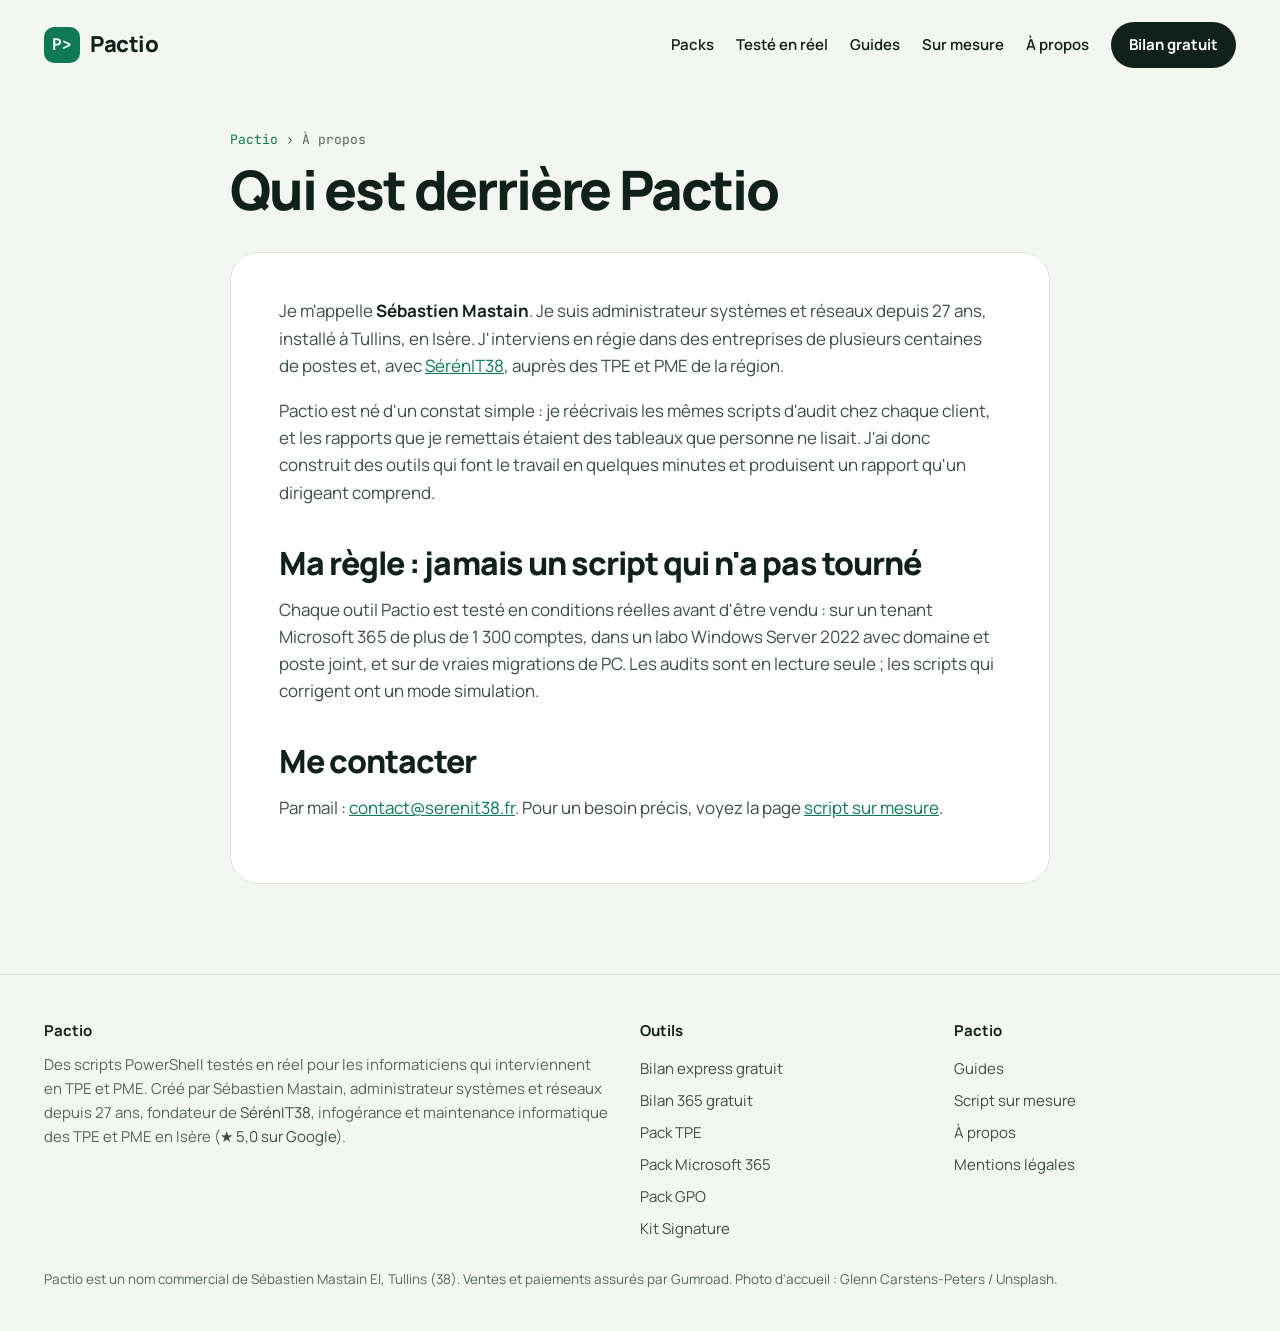
==== commit acb61560: "Bilan 365 gratuit (accueil, guide M365, pied de page, llms) ; Pack M365 à 29 €" ====
--- a/a-propos.html
+++ b/a-propos.html
@@ -27,7 +27,7 @@
 </article></main>
 <footer><div class="wrap"><div class="f">
 <div><b>Pactio</b><p>Des scripts PowerShell testés en réel pour les informaticiens qui interviennent en TPE et PME. Créé par Sébastien Mastain, administrateur systèmes et réseaux depuis 27 ans, fondateur de <a style="display:inline" href="https://www.serenit38.fr" target="_blank" rel="noopener">SérénIT38</a>, infogérance et maintenance informatique des TPE et PME en Isère (<a style="display:inline" href="https://g.page/r/CY71vqANLK-BEBM" target="_blank" rel="noopener">★ 5,0 sur Google</a>).</p></div>
-<div><b>Outils</b><a href="https://pactiofr.gumroad.com/l/bilan-express">Bilan express gratuit</a><a href="https://pactiofr.gumroad.com/l/pack-tpe">Pack TPE</a><a href="https://pactiofr.gumroad.com/l/pack-scripts-m365">Pack Microsoft 365</a><a href="https://pactiofr.gumroad.com/l/pack-gpo">Pack GPO</a><a href="https://pactiofr.gumroad.com/l/kit-signature">Kit Signature</a></div>
+<div><b>Outils</b><a href="https://pactiofr.gumroad.com/l/bilan-express">Bilan express gratuit</a><a href="https://github.com/sebastienmastain/bilan-365">Bilan 365 gratuit</a><a href="https://pactiofr.gumroad.com/l/pack-tpe">Pack TPE</a><a href="https://pactiofr.gumroad.com/l/pack-scripts-m365">Pack Microsoft 365</a><a href="https://pactiofr.gumroad.com/l/pack-gpo">Pack GPO</a><a href="https://pactiofr.gumroad.com/l/kit-signature">Kit Signature</a></div>
 <div><b>Pactio</b><a href="index.html#guides">Guides</a><a href="script-sur-mesure.html">Script sur mesure</a><a href="a-propos.html">À propos</a><a href="mentions-legales.html">Mentions légales</a></div>
 </div><p class="legal">Pactio est un nom commercial de Sébastien Mastain EI, Tullins (38). Ventes et paiements assurés par Gumroad. Photo d'accueil : Glenn Carstens-Peters / Unsplash.</p></div></footer>
 </body></html>
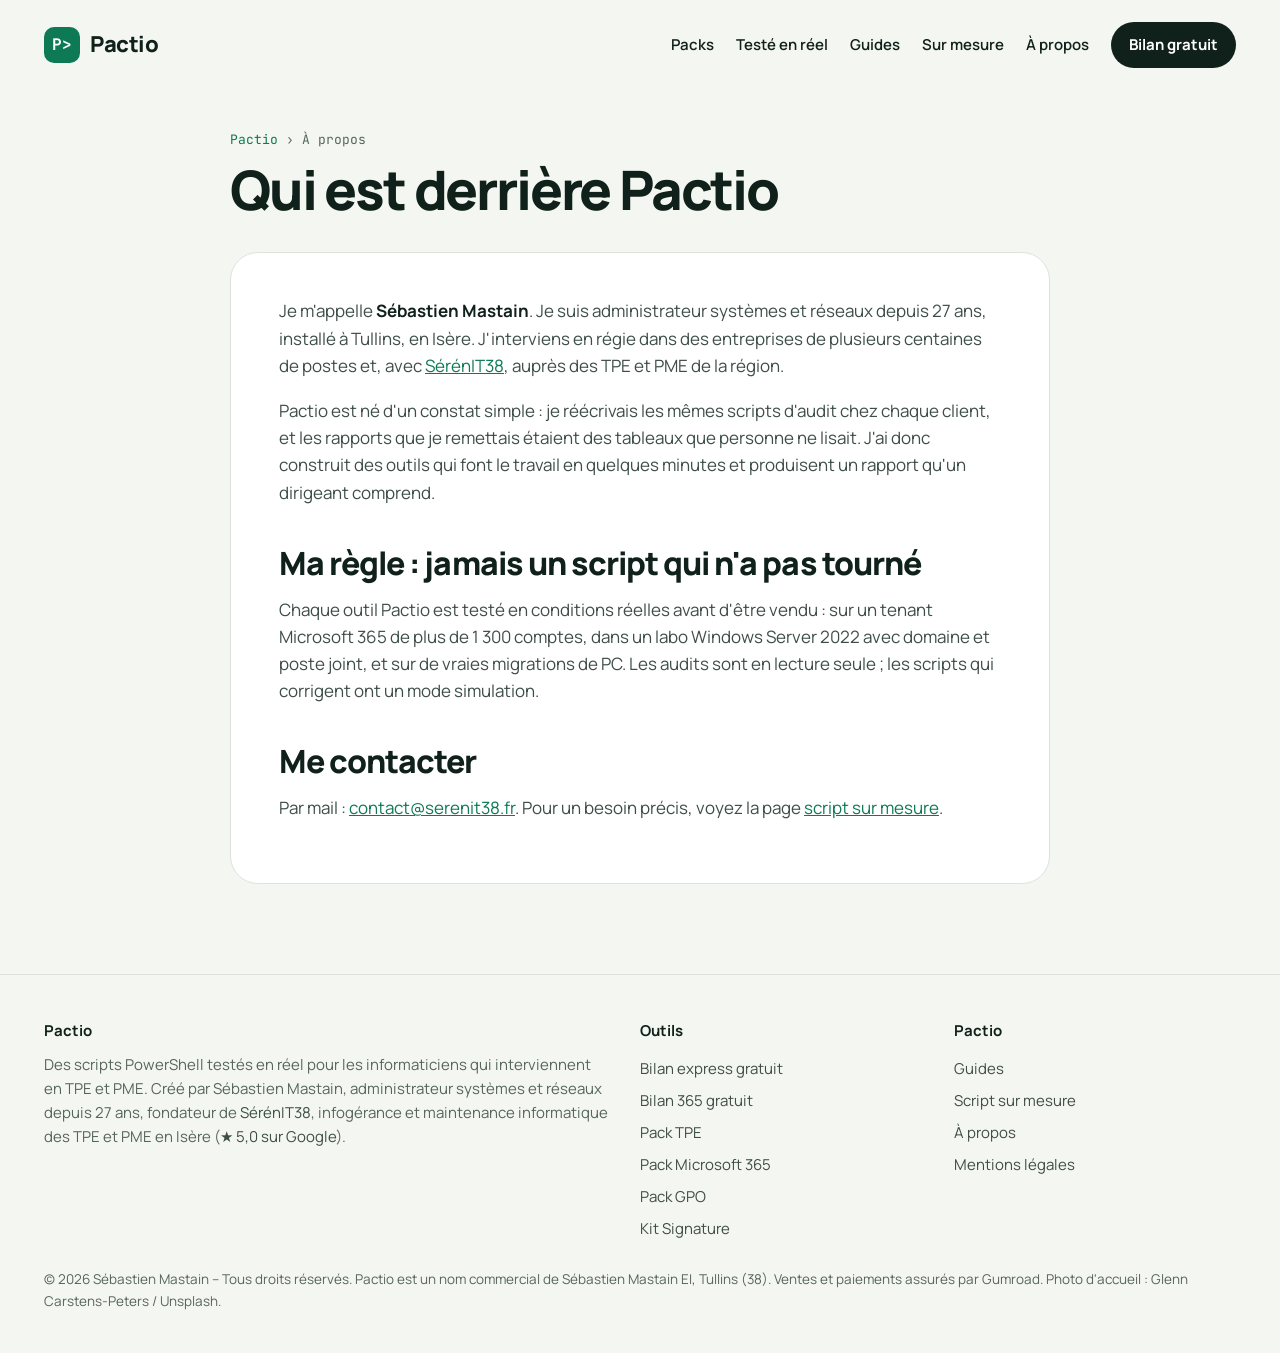
==== commit b335852c: "Copyright en pied de page" ====
--- a/a-propos.html
+++ b/a-propos.html
@@ -29,5 +29,5 @@
 <div><b>Pactio</b><p>Des scripts PowerShell testés en réel pour les informaticiens qui interviennent en TPE et PME. Créé par Sébastien Mastain, administrateur systèmes et réseaux depuis 27 ans, fondateur de <a style="display:inline" href="https://www.serenit38.fr" target="_blank" rel="noopener">SérénIT38</a>, infogérance et maintenance informatique des TPE et PME en Isère (<a style="display:inline" href="https://g.page/r/CY71vqANLK-BEBM" target="_blank" rel="noopener">★ 5,0 sur Google</a>).</p></div>
 <div><b>Outils</b><a href="https://pactiofr.gumroad.com/l/bilan-express">Bilan express gratuit</a><a href="https://github.com/sebastienmastain/bilan-365">Bilan 365 gratuit</a><a href="https://pactiofr.gumroad.com/l/pack-tpe">Pack TPE</a><a href="https://pactiofr.gumroad.com/l/pack-scripts-m365">Pack Microsoft 365</a><a href="https://pactiofr.gumroad.com/l/pack-gpo">Pack GPO</a><a href="https://pactiofr.gumroad.com/l/kit-signature">Kit Signature</a></div>
 <div><b>Pactio</b><a href="index.html#guides">Guides</a><a href="script-sur-mesure.html">Script sur mesure</a><a href="a-propos.html">À propos</a><a href="mentions-legales.html">Mentions légales</a></div>
-</div><p class="legal">Pactio est un nom commercial de Sébastien Mastain EI, Tullins (38). Ventes et paiements assurés par Gumroad. Photo d'accueil : Glenn Carstens-Peters / Unsplash.</p></div></footer>
+</div><p class="legal">© 2026 Sébastien Mastain – Tous droits réservés. Pactio est un nom commercial de Sébastien Mastain EI, Tullins (38). Ventes et paiements assurés par Gumroad. Photo d'accueil : Glenn Carstens-Peters / Unsplash.</p></div></footer>
 </body></html>
